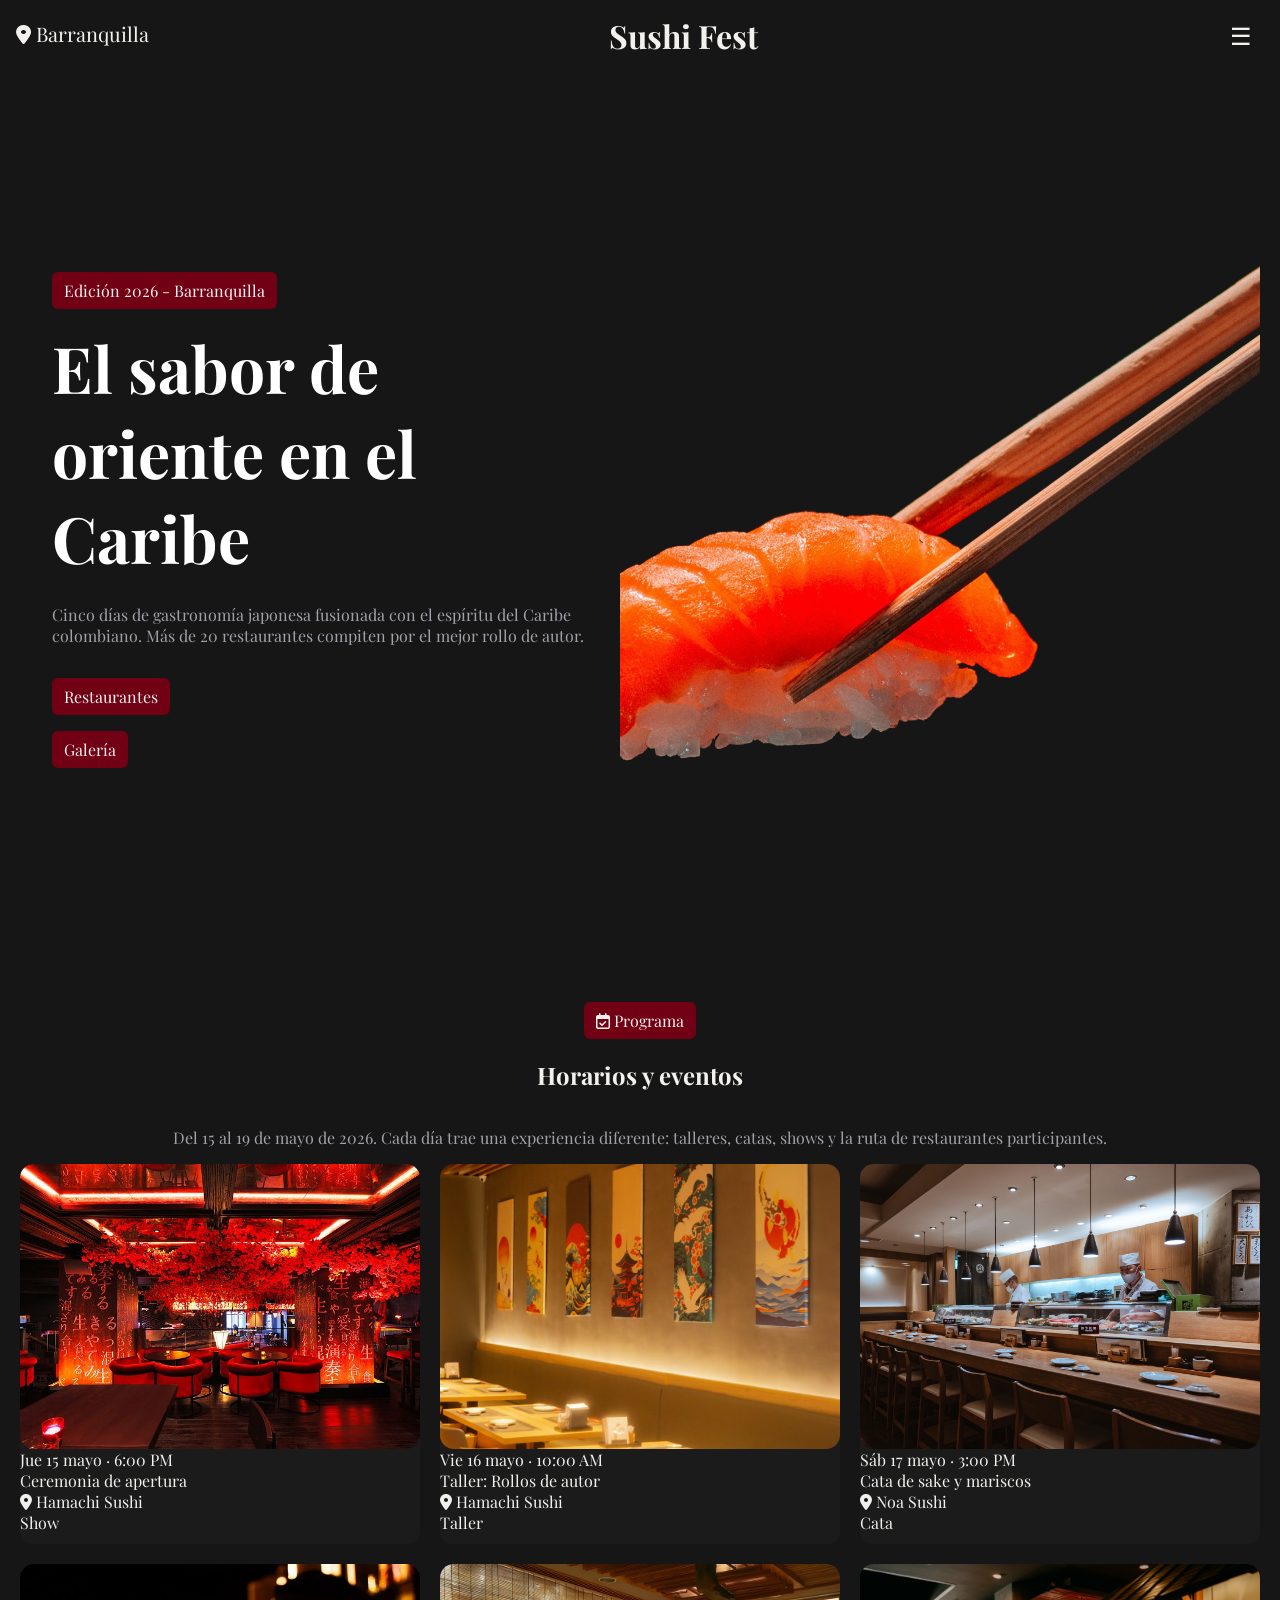
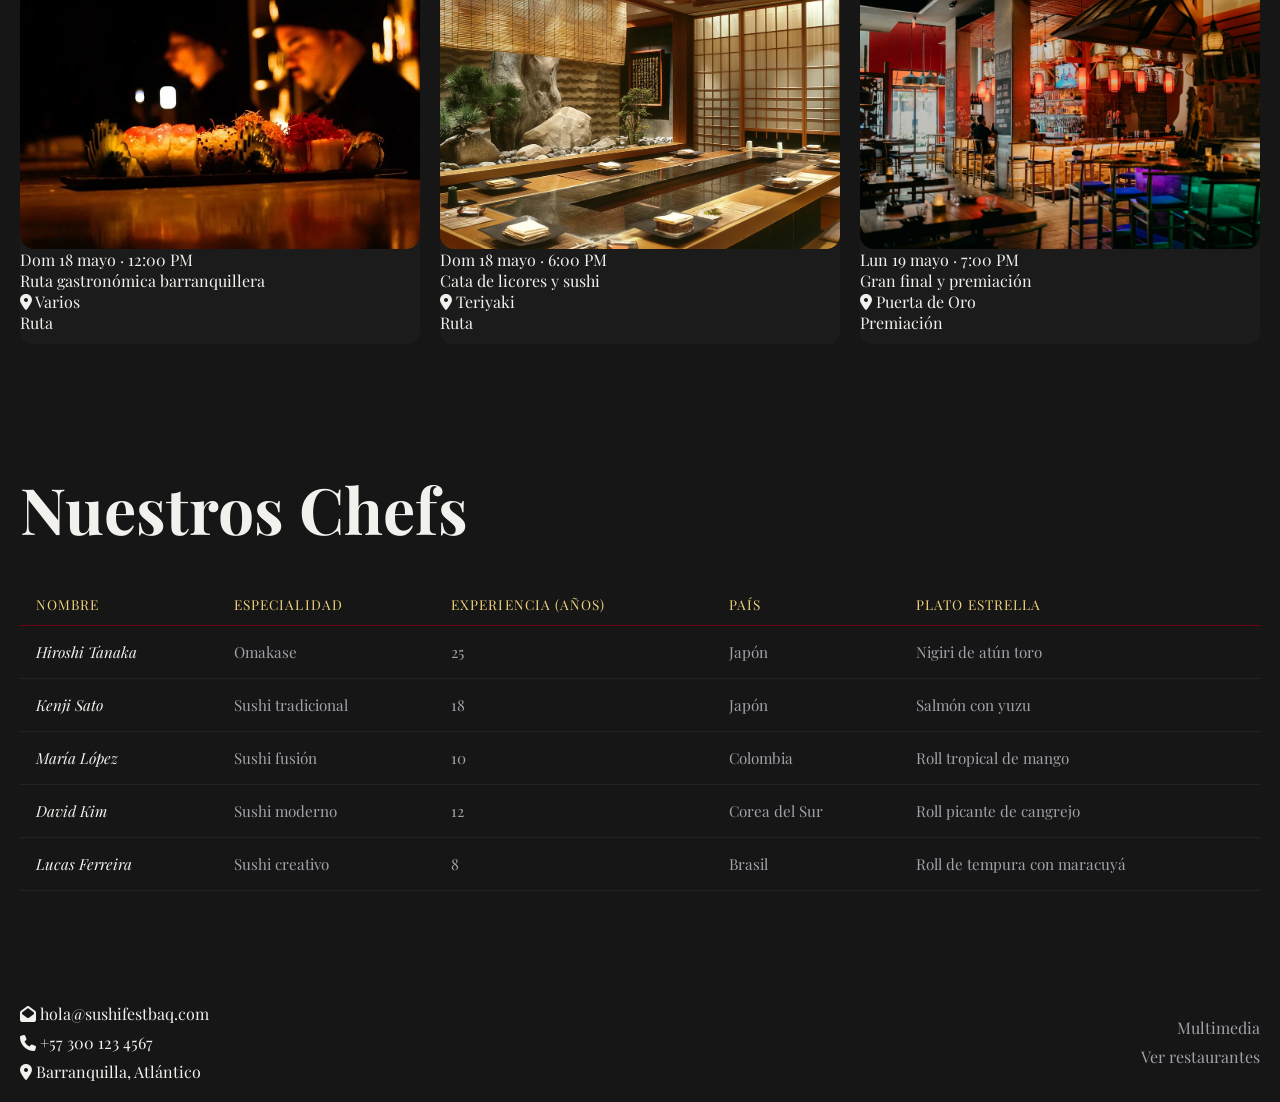
==== index.html @ d688b7f8 "1" ====
<!DOCTYPE html>
<html lang="en">
<head>
    <meta charset="UTF-8">
    <meta name="viewport" content="width=device-width, initial-scale=1.0">
    <title>Festival</title>
    <meta name="viewport" content="width=device-width, initial-scale=1.0">
    <link rel="stylesheet" href="style.css">
    <link rel="stylesheet" href="https://cdnjs.cloudflare.com/ajax/libs/font-awesome/6.4.0/css/all.min.css">
    <link href="https://fonts.googleapis.com/css2?family=Playfair+Display:ital,wght@0,400;0,600;1,400&family=Cormorant+Garamond:ital,wght@0,300;0,400;1,300;1,400&family=Josefin+Sans:wght@300;400&family=Raleway:wght@300;400;500&family=Montserrat:wght@300;400;500&family=DM+Serif+Display:ital@0;1&family=Crimson+Pro:ital,wght@0,300;0,400;1,300&display=swap" rel="stylesheet">
</head>
<body>

    <header>
        <section class="city">
            <i class="fa-solid fa-location-dot"></i>
            <span>Barranquilla</span>
        </section>
        <h1 class="festival-name">Sushi Fest</h1>
        <button id="togglebtn" onclick="toggleSidebar()">☰</button>
    </header>

    <section id="sidebar">
        <a class="sidebarbtn" href="index.html">Inicio</a>
        <a class="sidebarbtn" href="multimedia.html">Multimedia</a>
        <a class="sidebarbtn" href="restaurantes.html">Ver restaurantes</a>
        <section class="sidebarbtn"  id="form">

            <form class="contact-form" id="contactForm" novalidate>
                <div class="field">
                    <label class="textarea" for="name">Name <span class="req">*</span></label>
                    <input type="text"name="name" placeholder="Jane Doe" required>
                </div>
                <div class="field">
                        <label class="textarea" for="email">Email <span class="req">*</span></label>
                        <input type="email" name="email" placeholder="jane@email.com" required>
                </div>
                <div class="field">
                    <label class="textarea" for="phone">Phone number</label>
                    <input type="tel" name="phone" placeholder="+57 300 000 0000">
                </div>
                <div class="field">
                    <label class="textarea" for="message">What do you want to talk about?</label>
                    <textarea name="message" placeholder="Briefly describe your project or question..."></textarea>
                </div>
                <div class="submit-row">
                    <button class="submitbtn" type="submit">Send request →</button>
                </div>
            </form>
        </section>
    
    </section>


    <main>
        <section class="principal">

            <div class="textoprincipal">

                <span class="edition">Edición 2026 - Barranquilla</span>

                <h1 class="introtitle">El sabor de oriente en el Caribe</h1>

                <p class="description">Cinco días de gastronomía japonesa fusionada con el espíritu del Caribe colombiano. Más de 20 restaurantes compiten por el mejor rollo de autor.</p>

                <a class="btn" href="restaurantes.html">Restaurantes</a>
                <a class="btn" href="multimedia.html">Galería</a>
            </div>

            <img src="assets/sushi.png" class="fotoprincipal">
        </section>

        <section class="schedule">

            <div class="calendar">

                <i class="fa-regular fa-calendar-check"></i>

                <span class="subtitulo">Programa</span>

            </div>

            <h2 class="title">Horarios y eventos</h2>

            <p class="description">Del 15 al 19 de mayo de 2026. Cada día trae una experiencia diferente: talleres, catas, shows y la ruta de restaurantes participantes.</p>

            <div class="horario-tarjetas">

                <div class="tarjeta">

                    <img src="assets/rest3.jpeg" class="photohorario">
                    <span class="fecha">Jue 15 mayo · 6:00 PM</span>

                    <span class="evento">Ceremonia de apertura</span>

                    <section class="lugar">
                        <i class="fa-solid fa-location-dot"></i>
                        <span>
                            Hamachi Sushi
                        </span>
                    </section>

                    <span class="tipoevento">Show</span>
                </div>

                <div class="tarjeta">
                    <img src="assets/rest1.jpeg" class="photohorario">
                    <span class="fecha">Vie 16 mayo · 10:00 AM</span>

                    <span class="evento">Taller: Rollos de autor</span>

                    <section class="lugar">
                        <i class="fa-solid fa-location-dot"></i>
                        <span>
                            Hamachi Sushi
                        </span>
                    </section>

                    <span class="tipoevento">Taller</span>
                </div>

                <div class="tarjeta">
                    <img src="assets/rest2.jpg" class="photohorario">
                    <span class="fecha">Sáb 17 mayo · 3:00 PM</span>

                    <span class="evento">Cata de sake y mariscos</span>

                    <section class="lugar">
                        <i class="fa-solid fa-location-dot"></i>
                        <span>
                            Noa Sushi
                        </span>
                    </section>

                    <span class="tipoevento">Cata</span>
                </div>

                <div class="tarjeta">
                    <img src="assets/rest4.jpg" class="photohorario">
                    <span class="texto">Dom 18 mayo · 12:00 PM</span>

                    <span class="texto">Ruta gastronómica barranquillera</span>

                    <section class="texto" class="lugar">
                        <i class="fa-solid fa-location-dot"></i>
                        <span>
                            Varios
                        </span>
                    </section>

                    <span class="texto" class="tipoevento">Ruta</span>
                </div>

                <div class="tarjeta">
                    <img src="assets/rest5.jpeg" class="photohorario">
                    <span class="fecha">Dom 18 mayo · 6:00 PM</span>

                    <span class="evento">Cata de licores y sushi</span>

                    <section class="lugar">
                        <i class="fa-solid fa-location-dot"></i>
                        <span>
                            Teriyaki
                        </span>
                    </section>

                    <span class="tipoevento">Ruta</span>
                </div>

                <div class="tarjeta">
                    <img src="assets/rest6.jpeg" class="photohorario">
                    <span class="fecha">Lun 19 mayo · 7:00 PM</span>

                    <span class="evento">Gran final y premiación</span>

                    <section class="lugar">
                        <i class="fa-solid fa-location-dot"></i>
                        <span>
                            Puerta de Oro
                        </span>
                    </section>

                    <span class="tipoevento">Premiación</span>
                </div>

            </div>

        </section>

        <section class="chefs">

            <h2 class="introtitle">Nuestros Chefs</h2>
            <table>
                <thead>
                    <tr>
                    <th>Nombre</th>
                    <th>Especialidad</th>
                    <th>Experiencia (años)</th>
                    <th>País</th>
                    <th>Plato estrella</th>
                    </tr>
                </thead>

                <tbody>
                    <tr>
                    <td>Hiroshi Tanaka</td>
                    <td>Omakase</td>
                    <td>25</td>
                    <td>Japón</td>
                    <td>Nigiri de atún toro</td>
                    </tr>

                    <tr>
                    <td>Kenji Sato</td>
                    <td>Sushi tradicional</td>
                    <td>18</td>
                    <td>Japón</td>
                    <td>Salmón con yuzu</td>
                    </tr>

                    <tr>
                    <td>María López</td>
                    <td>Sushi fusión</td>
                    <td>10</td>
                    <td>Colombia</td>
                    <td>Roll tropical de mango</td>
                    </tr>

                    <tr>
                    <td>David Kim</td>
                    <td>Sushi moderno</td>
                    <td>12</td>
                    <td>Corea del Sur</td>
                    <td>Roll picante de cangrejo</td>
                    </tr>

                    <tr>
                    <td>Lucas Ferreira</td>
                    <td>Sushi creativo</td>
                    <td>8</td>
                    <td>Brasil</td>
                    <td>Roll de tempura con maracuyá</td>
                    </tr>
                </tbody>
            </table>


        </section>

    </main> 

    <footer>

        <article class="contact">

            <section class="email">
                <i class="fa-solid fa-envelope-open"></i>
                <span>
                    hola@sushifestbaq.com
                </span>
            </section>

            <section class="numero">
                <i class="fa-solid fa-phone"></i>
                <span>
                    +57 300 123 4567
                </span>
            </section>

            <section class="lugar">
                <i class="fa-solid fa-location-dot"></i>
                <span>
                    Barranquilla, Atlántico
                </span>
            </section>
         </article>


        <article class="links">
            <a class="link" href="multimedia.html">Multimedia</a>
            <a class="link" href="restaurantes.html">Ver restaurantes</a>
        </article>

    </footer>
<script src="script.js"></script>
</body>
</html>
---- style.css ----
/* ════════════════════════════════════════════════════════
   VARIABLES GLOBALES
   Las variables CSS (custom properties) se declaran en :root
   para que sean accesibles desde cualquier selector.
   Se usan con var(--nombre).
   ════════════════════════════════════════════════════════ */
:root {
  --primary: #710014;
  --primary-light: #F1D27A;
  --text: #f2f1ed;
  --secondarytext: #A1A1AA;
  --border: #161616;
  --bg: #161616;
  --accent: #e7c159;
  --radius: 8px;
  --shadow: 0 8px 20px rgba(181, 127, 228, 0.15);
  --text-shadow: 2px 2px 4px rgba(0, 0, 0, 0.3);
  --hovershadow: 20px 50px 50px rgba(181, 127, 228, 0.15);
}

/* ════════════════════════════════════════════════════════
   RESET Y BASE
   ════════════════════════════════════════════════════════ */

* {
  box-sizing: border-box;
  font-family: 'Playfair Display', serif;
}

body {
  margin: 0;
  padding: 20px;
  padding-top: 70px;
  color: var(--text);
  background: var(--bg);
  width: 100%;
}

/* ════════════════════════════════════════════════════════
   HEADER
   ════════════════════════════════════════════════════════ */
header {
  position: fixed;
  top: 0;
  left: 0;
  width: 100%;
  height: 70px;
  display: flex;
  align-items: center;
  justify-content: space-between;
  padding: 0.5rem 1rem;
  background: var(--bg);
}

.festival-name:hover {
  color: var(--primary-light);
}

.city {
  color: var(--text);
  text-decoration: none;
  font-size: clamp(14px, 2.5vw, 20px);
  padding-bottom: 4px;
}

.city:hover {
  color: var(--primary-light);
}

#togglebtn {
  border: none;
  font-size: 1.5rem;
  background-color: var(--bg);
  color: var(--text);
  cursor: pointer;
  padding: 8px 12px;
  border-radius: 6px;
  transition: all 0.2s ease;
}

#togglebtn:hover {
  color: var(--primary-light);
}

/* ════════════════════════════════════════════════════════
   SECCIÓN PRINCIPAL (HERO)
   ════════════════════════════════════════════════════════ */
.principal {
  display: flex;
  align-items: center;
  justify-content: center;
  flex-direction: row;
  min-height: 100vh;
}

.fotoprincipal {
  width: 50vw;
  min-height: 100vh;
  object-fit: cover;
  flex-shrink: 0;
}

.textoprincipal {
  display: flex;
  flex-direction: column;
  align-items: flex-start;
  flex: 1;
  max-width: 600px;
  color: white;
  padding: 2rem;
}

.edition {
  background-color: var(--primary);
  border: none;
  font-size: 1rem;
  color: var(--text);
  cursor: pointer;
  padding: 8px 12px;
  border-radius: 6px;
  transition: all 0.2s ease;
}

.edition:hover {
  background-color: var(--primary-light);
}

.introtitle {
  font-size: clamp(2rem, 5vw, 4rem);
  margin-top: 1rem;
  margin-bottom: 0.5rem;
}

.introtitle:hover {
  color: var(--accent);
  transform: translateY(-5px);
}

.description {
  color: var(--secondarytext);
}

.btn {
  display: inline-block;
  margin-top: 1rem;
  margin-right: 12px;
  background-color: var(--primary);
  text-decoration: none;
  border: none;
  font-size: 1rem;
  color: var(--text);
  cursor: pointer;
  padding: 8px 12px;
  border-radius: 6px;
  transition: all 0.2s ease;
}

.btn:hover {
  background-color: var(--primary-light);
}

/* ════════════════════════════════════════════════════════
   SCHEDULE (HORARIOS)
   ════════════════════════════════════════════════════════ */
.schedule {
  display: flex;
  align-items: center;
  flex-direction: column;
  padding: 2rem 0;
}

.calendar {
  background-color: var(--primary);
  border: none;
  font-size: 1rem;
  color: var(--text);
  cursor: pointer;
  padding: 8px 12px;
  border-radius: 6px;
  transition: all 0.2s ease;
}

.calendar:hover {
  background-color: var(--primary-light);
}

.horario-tarjetas {
  display: grid;
  grid-template-columns: repeat(3, 1fr);
  gap: 20px;
  padding-bottom: 10px;
  width: 100%;
}

.tarjeta {
  width: 100%;
  height: 380px;
  display: flex;
  flex-direction: column;
  background-color: #1b1b1b;
  border-radius: 12px;
  overflow: hidden;
}

.photohorario {
  width: 100%;
  height: 75%;
  object-fit: cover;
  border-radius: 14px;
  transition: transform 0.4s ease, filter 0.4s ease;
}

.tarjeta:hover .photohorario {
  transform: scale(1.05);
  filter: brightness(0.9);
}

/* ════════════════════════════════════════════════════════
   TABLA DE CHEFS
   ════════════════════════════════════════════════════════ */
.chefs {
  padding: 4rem 0;
}

table {
  width: 100%;
  border-collapse: collapse;
  margin-top: 2rem;
}

thead tr {
  border-bottom: 1px solid var(--primary);
}

th {
  text-align: left;
  padding: 12px 16px;
  color: var(--primary-light);
  font-size: 0.85rem;
  letter-spacing: 0.08em;
  text-transform: uppercase;
  font-weight: 400;
}

td {
  padding: 16px;
  color: var(--secondarytext);
  border-bottom: 1px solid #222;
  font-size: 0.95rem;
}

td:first-child {
  color: var(--text);
  font-style: italic;
}

tbody tr {
  transition: background 0.2s ease;
}

tbody tr:hover {
  background-color: #1e1e1e;
}

tbody tr:hover td {
  color: var(--text);
}

/* ════════════════════════════════════════════════════════
   FOOTER
   ════════════════════════════════════════════════════════ */
footer {
  display: grid;
  grid-template-columns: auto auto;
  grid-template-areas: "contact links";
  align-items: center;
  padding-top: 3rem;
}

.contact {
  display: flex;
  flex-direction: column;
  justify-content: center;
  gap: 0.5rem;
}

.email:hover,
.numero:hover,
.lugar:hover {
  color: var(--primary-light);
}

.links {
  display: flex;
  flex-direction: column;
  align-items: flex-end;
  justify-content: center;
  gap: 0.5rem;
}

.link:link,
.link:visited {
  color: var(--secondarytext);
  text-decoration: none;
}

.link:hover,
.link:active {
  color: var(--primary-light);
  text-decoration: none;
}

/* ════════════════════════════════════════════════════════
   SIDEBAR
   ════════════════════════════════════════════════════════ */
#sidebar {
  position: fixed;
  top: 0;
  left: 0;
  width: 250px;
  height: 100vh;
  background: black;
  padding: 20px;
  display: flex;
  align-items: flex-start;
  flex-direction: column;
  z-index: 999;
  transform: translateX(-100%);
  transition: transform 0.3s ease;
  overflow-y: auto;
}

#sidebar.active {
  transform: translateX(0);
}

.sidebarbtn {
  margin-top: 3rem;
  text-decoration: none;
  color: var(--text);
}

.sidebarbtn:hover {
  color: var(--primary-light);
}

/* ════════════════════════════════════════════════════════
   FORMULARIO
   ════════════════════════════════════════════════════════ */
#form {
  background: #181818;
  padding: 16px;
  border-radius: 12px;
  margin-top: 30px;
  width: 100%;
}

.contact-form {
  display: flex;
  flex-direction: column;
  gap: 14px;
}

.field {
  display: flex;
  flex-direction: column;
  gap: 6px;
}

input,
textarea {
  width: 100%;
  padding: 10px 12px;
  border-radius: 6px;
  border: 1px solid #333;
  background: #0f0f0f;
  color: var(--text);
  font-size: 14px;
  outline: none;
  transition: border 0.2s ease;
}

input:focus,
textarea:focus {
  border-color: var(--primary);
}

textarea {
  resize: none;
  min-height: 80px;
}

.submitbtn {
  width: 100%;
  padding: 12px;
  background: var(--primary);
  border: none;
  border-radius: 8px;
  color: white;
  font-weight: bold;
  cursor: pointer;
  transition: all 0.2s ease;
}

.submitbtn:hover {
  background: var(--primary-light);
  transform: translateY(-1px);
}

/* ════════════════════════════════════════════════════════
   MULTIMEDIA
   ════════════════════════════════════════════════════════ */
.multimedia {
  padding-bottom: 4rem;
}

.contenedor-multimedia {
  display: flex;
  flex-direction: column;
  align-items: center;
  justify-content: center;
  gap: 1rem;
  width: 100%;
}

.tarjetamtd {
  position: relative;
  overflow: hidden;
  width: 80vw;
  margin-top: 5rem;
  border-radius: var(--radius);
}

.photo {
  width: 100%;
  height: auto;
  display: block;
  transition: transform .55s cubic-bezier(.25, .46, .45, .94);
}

.tarjetamtd:hover .photo {
  transform: scale(1.04);
}

.photo-overlay {
  position: absolute;
  inset: 0;
  background: linear-gradient(to top, rgba(24, 20, 14, .75) 0%, transparent 55%);
  opacity: 0;
  transition: opacity .3s ease;
  display: flex;
  flex-direction: column;
  justify-content: flex-end;
  padding: 1.25rem;
}

.tarjetamtd:hover .photo-overlay {
  opacity: 1;
}

.item-title {
  font-family: 'Crimson Pro', serif;
  font-size: clamp(1rem, 2vw, 2rem);
  font-weight: 300;
  color: white;
  transform: translateY(8px);
  transition: transform .3s ease;
}

.tarjetamtd:hover .item-title,
.tarjetamtd:hover .item-meta {
  transform: translateY(0);
}

.item-title:hover {
  color: var(--accent);
}

/* ════════════════════════════════════════════════════════
   CARRUSEL
   ════════════════════════════════════════════════════════ */
.carrusel {
  width: 100%;
  display: flex;
  flex-direction: row;
  gap: 1rem;
  height: 600px;
  overflow-y: hidden;
  overflow-x: auto;
  scroll-behavior: smooth;
  padding-block: 8px;
}

.carrusel::-webkit-scrollbar {
  height: 8px;
}

.carrusel::-webkit-scrollbar-track {
  background: transparent;
}

.carrusel::-webkit-scrollbar-thumb {
  background: #888;
  border-radius: 10px;
  border: 2px solid transparent;
  background-clip: content-box;
}

.carrusel::-webkit-scrollbar-thumb:hover {
  background: #333;
}

.carrusel-arrow {
  position: absolute;
  z-index: 2;
  border-radius: 100%;
  border: 1px solid #1b1b1b;
  padding: 8px;
  width: 40px;
  height: 40px;
  background-color: #3333337d;
  color: white;
  top: 40%;
}

.carrusel-arrow:hover {
  background-color: #333;
  cursor: pointer;
  transition: all 0.2s;
}

.carrusel-arrow-left {
  margin-left: 8px;
}

.carrusel-arrow-right {
  right: 0;
  margin-right: 8px;
}

.cardcarrusel {
  width: 100%;
  max-width: 400px;
  aspect-ratio: 1 / 1;
  background-color: var(--border);
  flex-shrink: 0;
  overflow: hidden;
}

.foto-carrusel {
  width: 100%;
  height: 80%;
  object-fit: cover;
  display: block;
  transition: transform .55s cubic-bezier(.25, .46, .45, .94);
}

.cardcarrusel:hover .foto-carrusel {
  transform: scale(1.04);
}

/* ════════════════════════════════════════════════════════
   MEDIA QUERIES

   Aplican estilos condicionalmente según el tamaño
   de la pantalla.

   max-width: activa en pantallas MENORES O IGUALES al valor.
   min-width: activa en pantallas MAYORES O IGUALES al valor.

   El CSS base está pensado para desktop.
   Las media queries sobreescriben para pantallas menores.
   ════════════════════════════════════════════════════════ */

/* ─── MÓVIL PEQUEÑO ≤ 480px ──────────────────────────── */
@media (max-width: 480px) {

  body {
    padding: 12px;
    padding-top: 70px;
  }

  .principal {
    flex-direction: column;
    min-height: auto;
    gap: 0;
  }

  .fotoprincipal {
    width: 100vw;
    min-height: 55vw;
    margin-left: -12px;
    order: -1;
  }

  .textoprincipal {
    max-width: 100%;
    padding: 1.5rem 0.5rem;
  }

  .introtitle {
    font-size: clamp(1.8rem, 9vw, 2.5rem);
  }

  .btn {
    display: block;
    margin-right: 0;
    margin-top: 12px;
    text-align: center;
  }

  .horario-tarjetas {
    grid-template-columns: 1fr;
  }

  .tarjeta {
    height: 320px;
  }

  .tarjetamtd {
    width: 95vw;
    margin-top: 2rem;
  }

  .cardcarrusel {
    max-width: 260px;
  }

  .carrusel {
    height: 340px;
  }

  footer {
    grid-template-columns: 1fr;
    grid-template-areas:
      "contact"
      "links";
    gap: 1.5rem;
  }

  .links {
    align-items: flex-start;
  }

  /* ── Tabla responsive ───────────────────────────────── */
  table, thead, tbody, tr, th, td {
    display: block;
  }

  thead {
    display: none;
  }

  tr {
    background-color: #1b1b1b;
    border-radius: 10px;
    margin-bottom: 1rem;
    padding: 12px;
  }

  td {
    display: flex;
    justify-content: space-between;
    border-bottom: 1px solid #2a2a2a;
    padding: 10px 8px;
    font-size: 0.9rem;
  }

  td:last-child {
    border-bottom: none;
  }

  td::before {
    content: attr(data-label);
    color: var(--primary-light);
    font-size: 0.75rem;
    letter-spacing: 0.06em;
    text-transform: uppercase;
    flex-shrink: 0;
    margin-right: 1rem;
  }

}

/* ─── MÓVIL GRANDE / TABLET CHICA: 481px–767px ──────── */
@media (min-width: 481px) and (max-width: 767px) {

  .principal {
    flex-direction: column;
    min-height: auto;
  }

  .fotoprincipal {
    width: 100vw;
    min-height: 50vw;
    margin-left: -20px;
    order: -1;
  }

  .textoprincipal {
    max-width: 100%;
    padding: 2rem 1rem;
  }

  .introtitle {
    font-size: clamp(2rem, 7vw, 3rem);
  }

  .horario-tarjetas {
    grid-template-columns: repeat(2, 1fr);
  }

  .tarjeta {
    height: 340px;
  }

  .tarjetamtd {
    width: 90vw;
  }

  .cardcarrusel {
    max-width: 300px;
  }

  .carrusel {
    height: 420px;
  }

  footer {
    grid-template-columns: 1fr;
    grid-template-areas:
      "contact"
      "links";
    gap: 1.5rem;
  }

  .links {
    align-items: flex-start;
  }

}

/* ─── TABLET: 768px–1023px ───────────────────────────── */
@media (min-width: 768px) and (max-width: 1023px) {

  .principal {
    flex-direction: column;
    min-height: auto;
  }

  .fotoprincipal {
    width: 100vw;
    min-height: 45vw;
    margin-left: -20px;
    order: -1;
  }

  .textoprincipal {
    max-width: 100%;
    padding: 2rem;
  }

  .introtitle {
    font-size: clamp(2.5rem, 5vw, 3.5rem);
  }

  .horario-tarjetas {
    grid-template-columns: repeat(2, 1fr);
  }

  .tarjetamtd {
    width: 85vw;
  }

  .cardcarrusel {
    max-width: 340px;
  }

  .carrusel {
    height: 480px;
  }

}

/* ─── DESKTOP: ≥ 1024px ──────────────────────────────── */
@media (min-width: 1024px) {

  .principal {
    flex-direction: row;
    min-height: 100vh;
  }

  .fotoprincipal {
    width: 50vw;
    min-height: 100vh;
    margin-left: 0;
    order: 0;
  }

  .textoprincipal {
    max-width: 600px;
    padding: 2rem;
  }

  .horario-tarjetas {
    grid-template-columns: repeat(3, 1fr);
  }

  .tarjeta {
    height: 380px;
  }

  .tarjetamtd {
    width: 80vw;
  }

  .cardcarrusel {
    max-width: 400px;
  }

  .carrusel {
    height: 600px;
  }

}

/* ─── DESKTOP GRANDE: ≥ 1440px ───────────────────────── */
@media (min-width: 1440px) {

  .textoprincipal {
    padding-left: 4rem;
  }

  .introtitle {
    font-size: 4rem;
  }

  .horario-tarjetas {
    gap: 32px;
  }

  .tarjetamtd {
    width: 70vw;
  }

}

/* ─── ACCESIBILIDAD: REDUCED MOTION ─────────────────── */
@media (prefers-reduced-motion: reduce) {
  * {
    animation: none !important;
    transition: none !important;
  }
}
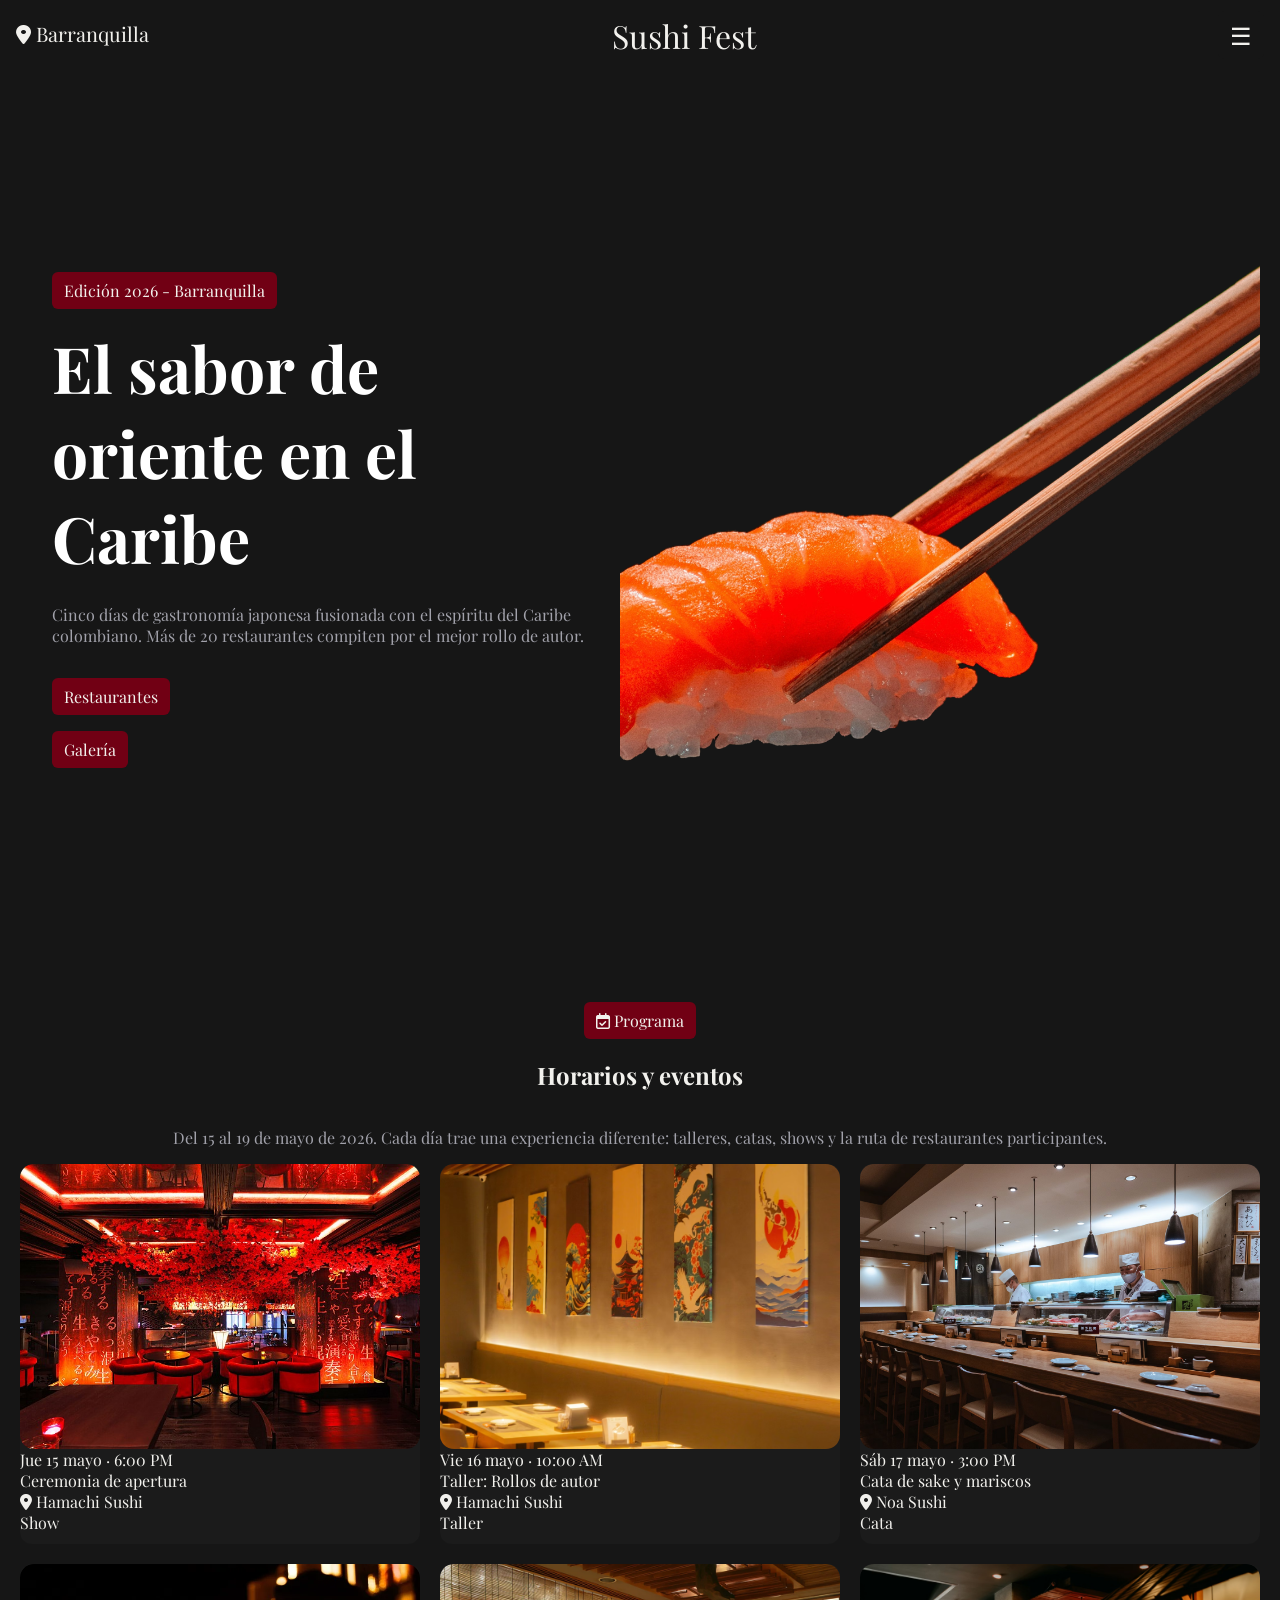
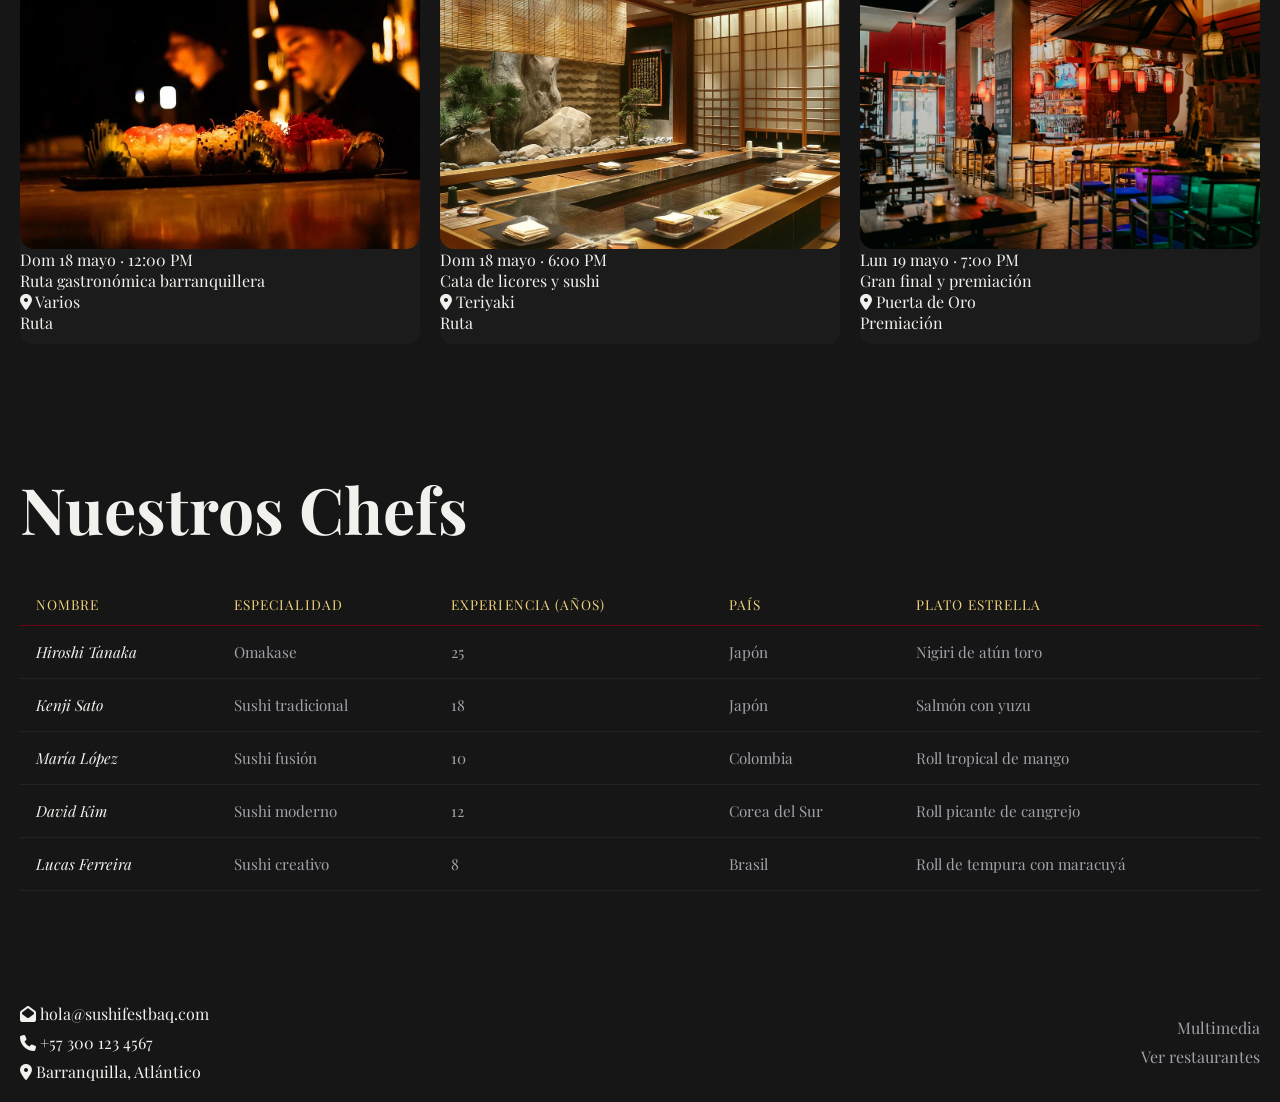
==== commit ea4eb03f: "Add files via upload" ====
--- a/index.html
+++ b/index.html
@@ -16,7 +16,7 @@
             <i class="fa-solid fa-location-dot"></i>
             <span>Barranquilla</span>
         </section>
-        <h1 class="festival-name">Sushi Fest</h1>
+        <a class="festival-name" href="index.html">Sushi Fest</a>
         <button id="togglebtn" onclick="toggleSidebar()">☰</button>
     </header>
 
--- a/style.css
+++ b/style.css
@@ -11,6 +11,7 @@
   --secondarytext: #A1A1AA;
   --border: #161616;
   --bg: #161616;
+  --bglight: #1e1e1e;
   --accent: #e7c159;
   --radius: 8px;
   --shadow: 0 8px 20px rgba(181, 127, 228, 0.15);
@@ -52,6 +53,12 @@
   background: var(--bg);
 }
 
+.festival-name {
+  text-decoration: none;
+  color: var(--text);
+  font-size: clamp(16px,2rem,40px);
+}
+
 .festival-name:hover {
   color: var(--primary-light);
 }
@@ -122,7 +129,7 @@
 }
 
 .edition:hover {
-  background-color: var(--primary-light);
+  background-color: var(--bglight);
 }
 
 .introtitle {
@@ -259,7 +266,7 @@
 }
 
 tbody tr:hover {
-  background-color: #1e1e1e;
+  background-color: var(--bglight);
 }
 
 tbody tr:hover td {
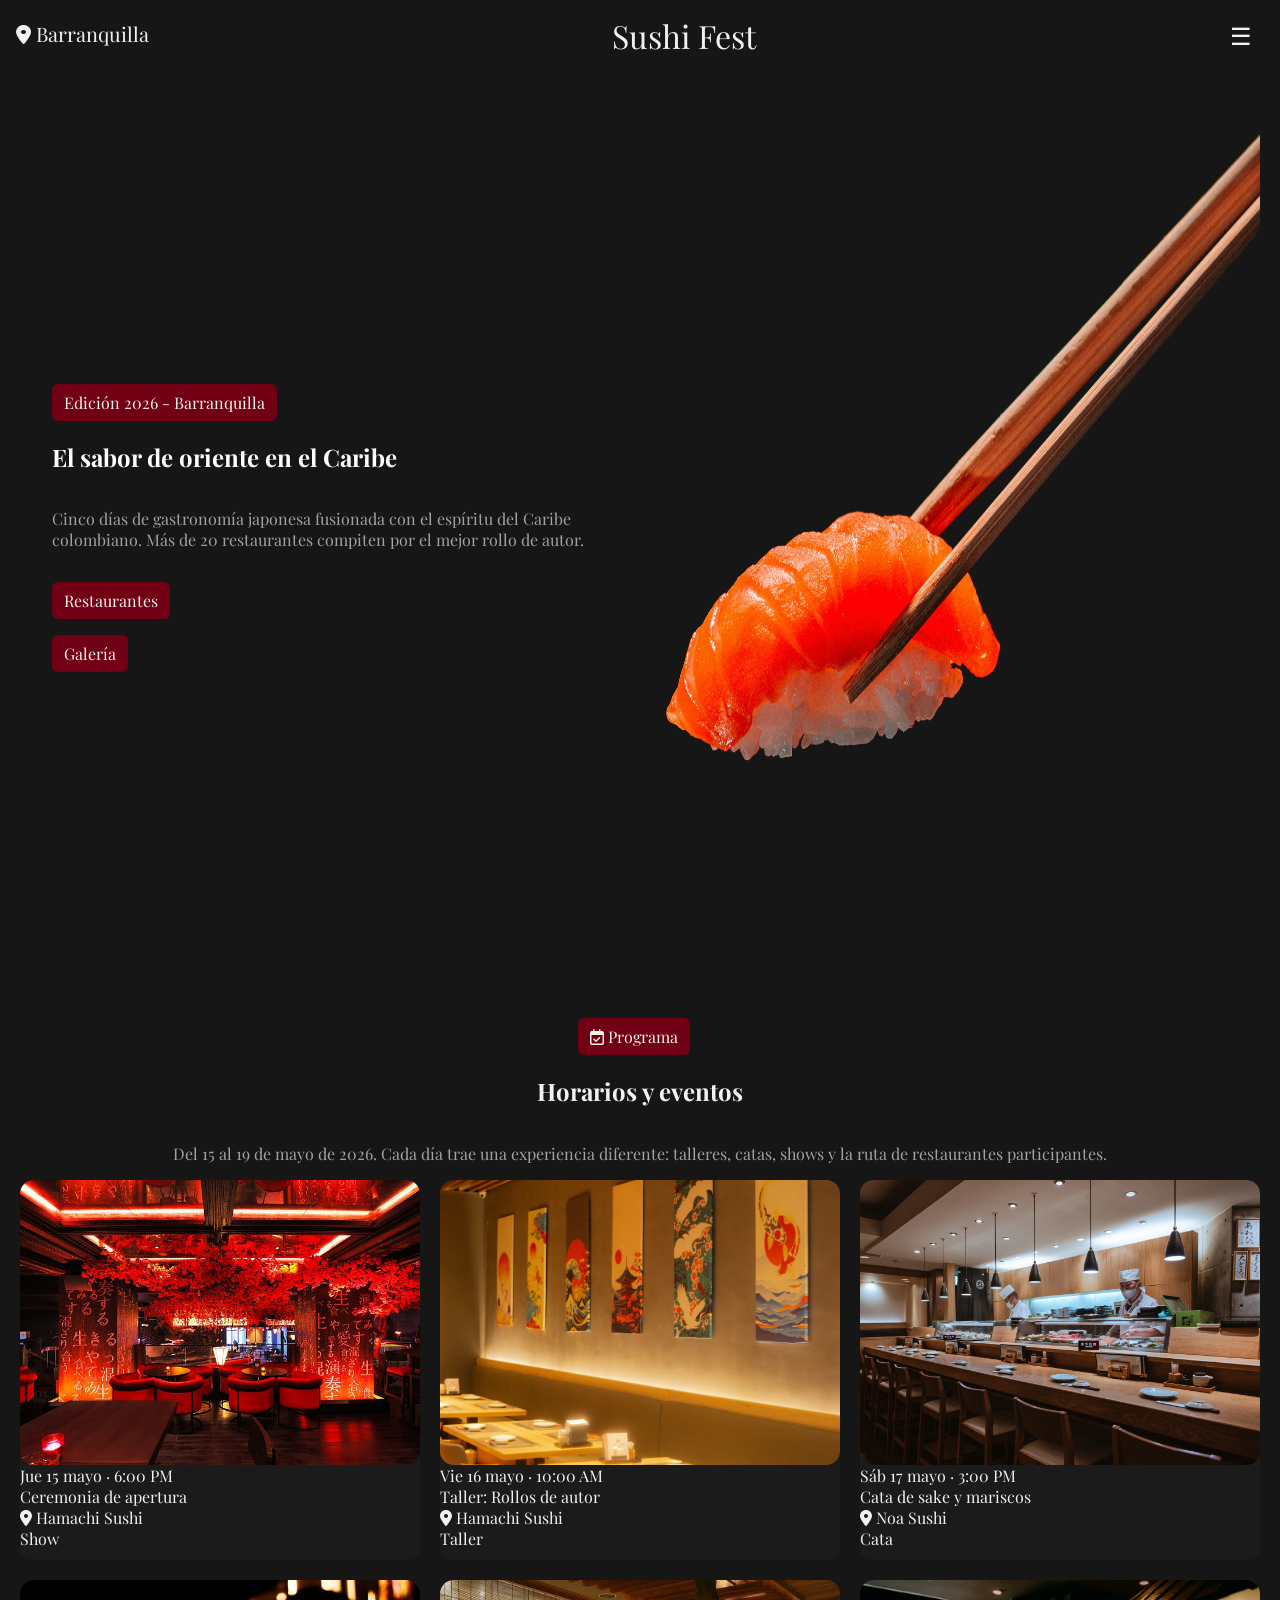
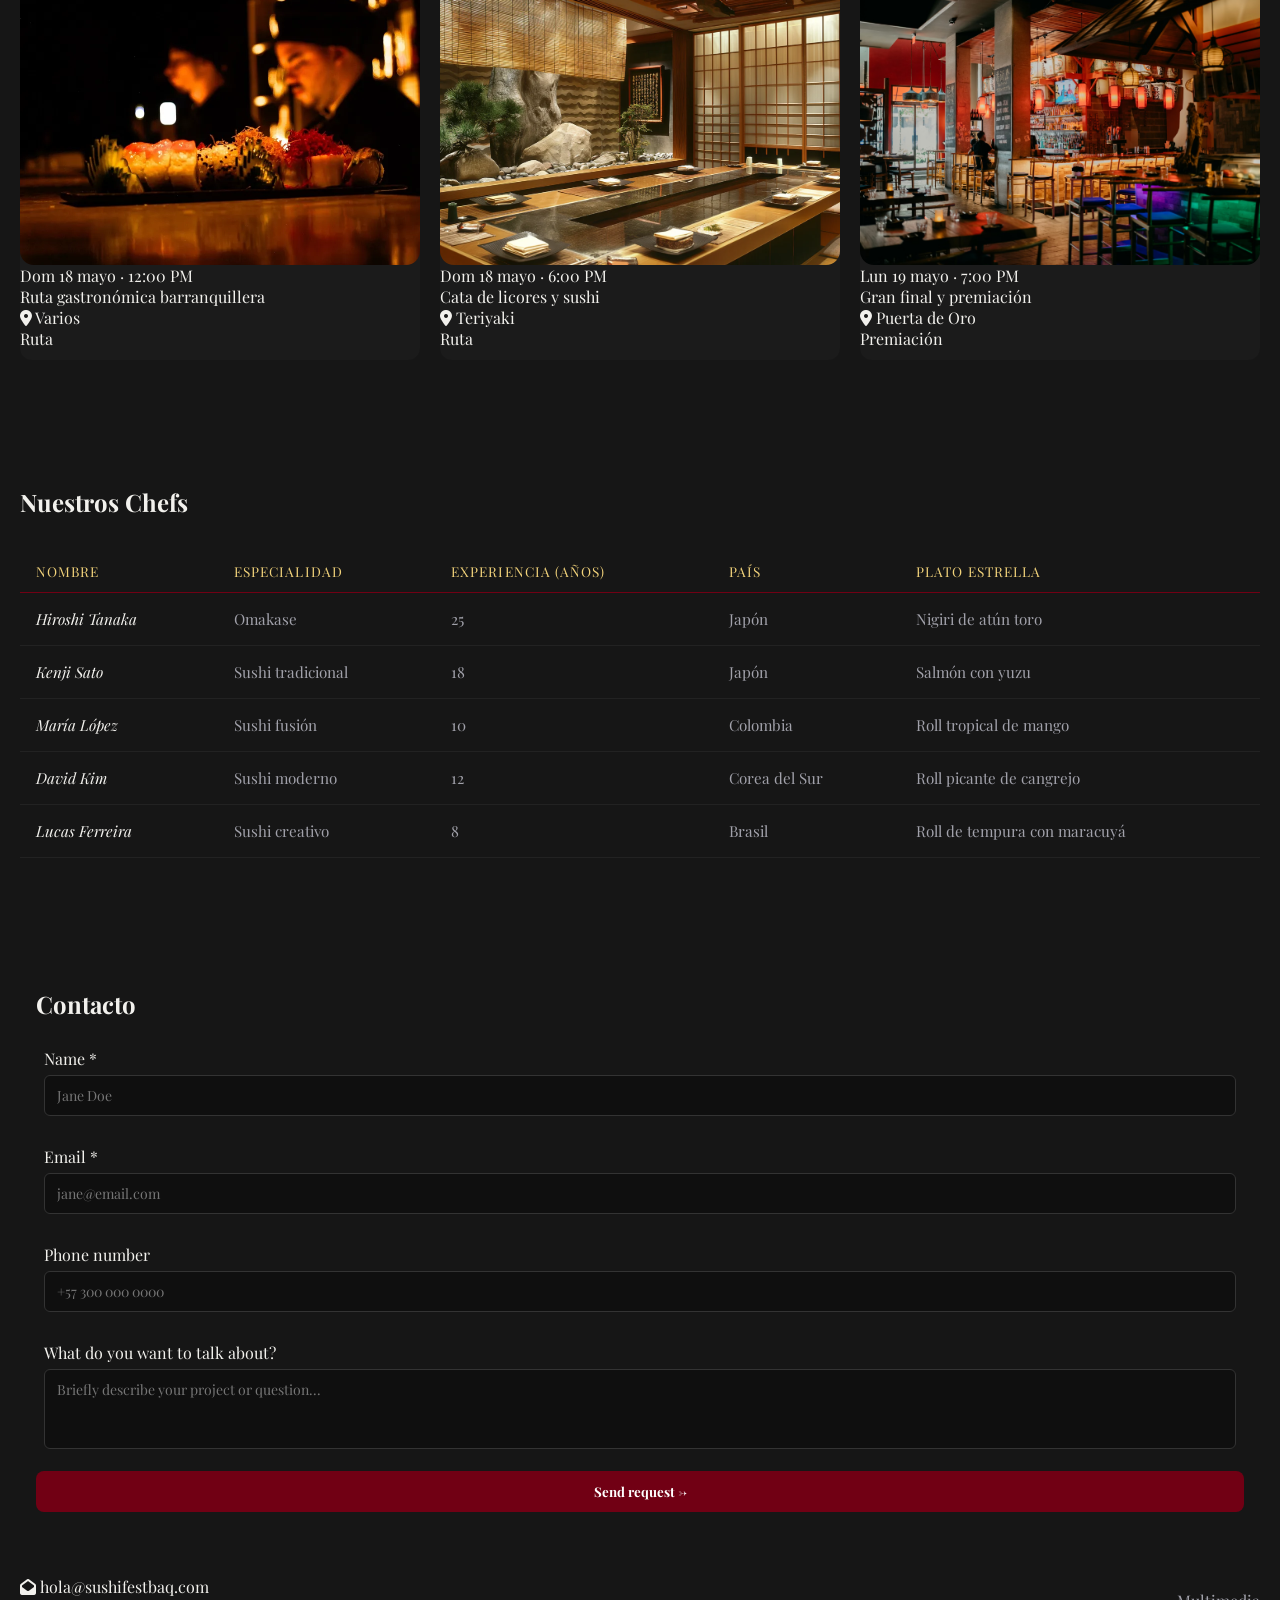
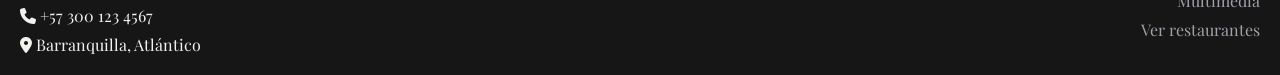
==== commit c05ac405: "Add files via upload" ====
--- a/index.html
+++ b/index.html
@@ -24,31 +24,10 @@
         <a class="sidebarbtn" href="index.html">Inicio</a>
         <a class="sidebarbtn" href="multimedia.html">Multimedia</a>
         <a class="sidebarbtn" href="restaurantes.html">Ver restaurantes</a>
-        <section class="sidebarbtn"  id="form">
-
-            <form class="contact-form" id="contactForm" novalidate>
-                <div class="field">
-                    <label class="textarea" for="name">Name <span class="req">*</span></label>
-                    <input type="text"name="name" placeholder="Jane Doe" required>
-                </div>
-                <div class="field">
-                        <label class="textarea" for="email">Email <span class="req">*</span></label>
-                        <input type="email" name="email" placeholder="jane@email.com" required>
-                </div>
-                <div class="field">
-                    <label class="textarea" for="phone">Phone number</label>
-                    <input type="tel" name="phone" placeholder="+57 300 000 0000">
-                </div>
-                <div class="field">
-                    <label class="textarea" for="message">What do you want to talk about?</label>
-                    <textarea name="message" placeholder="Briefly describe your project or question..."></textarea>
-                </div>
-                <div class="submit-row">
-                    <button class="submitbtn" type="submit">Send request →</button>
-                </div>
-            </form>
-        </section>
-    
+        <a class="sidebarbtn" href="index.html#schedule">Programa</a>
+        <a class="sidebarbtn" href="index.html#chefs">Nuestros Chefs</a>
+        <a class="sidebarbtn" href="index.html#form">Contacto</a>
+       
     </section>
 
 
@@ -57,7 +36,7 @@
 
             <div class="textoprincipal">
 
-                <span class="edition">Edición 2026 - Barranquilla</span>
+                <span class="btn">Edición 2026 - Barranquilla</span>
 
                 <h1 class="introtitle">El sabor de oriente en el Caribe</h1>
 
@@ -70,13 +49,13 @@
             <img src="assets/sushi.png" class="fotoprincipal">
         </section>
 
-        <section class="schedule">
-
-            <div class="calendar">
+        <section id="schedule" class="schedule">
+
+            <div class="btn">
 
                 <i class="fa-regular fa-calendar-check"></i>
 
-                <span class="subtitulo">Programa</span>
+                <span >Programa</span>
 
             </div>
 
@@ -187,9 +166,9 @@
 
         </section>
 
-        <section class="chefs">
-
-            <h2 class="introtitle">Nuestros Chefs</h2>
+        <section id="chefs" class="chefs">
+
+            <h2 class="title">Nuestros Chefs</h2>
             <table>
                 <thead>
                     <tr>
@@ -245,6 +224,33 @@
             </table>
 
 
+        </section>
+
+         <section id="form">
+
+            <h1 class="title">Contacto</h1>
+
+            <form class="contact-form" id="contactForm" novalidate>
+                <div class="field">
+                    <label class="textarea" for="name">Name <span class="req">*</span></label>
+                    <input type="text"name="name" placeholder="Jane Doe" required>
+                </div>
+                <div class="field">
+                        <label class="textarea" for="email">Email <span class="req">*</span></label>
+                        <input type="email" name="email" placeholder="jane@email.com" required>
+                </div>
+                <div class="field">
+                    <label class="textarea" for="phone">Phone number</label>
+                    <input type="tel" name="phone" placeholder="+57 300 000 0000">
+                </div>
+                <div class="field">
+                    <label class="textarea" for="message">What do you want to talk about?</label>
+                    <textarea name="message" placeholder="Briefly describe your project or question..."></textarea>
+                </div>
+                <div class="submit-row">
+                    <button class="submitbtn" type="submit">Send request →</button>
+                </div>
+            </form>
         </section>
 
     </main> 
--- a/style.css
+++ b/style.css
@@ -1,8 +1,5 @@
 /* ════════════════════════════════════════════════════════
    VARIABLES GLOBALES
-   Las variables CSS (custom properties) se declaran en :root
-   para que sean accesibles desde cualquier selector.
-   Se usan con var(--nombre).
    ════════════════════════════════════════════════════════ */
 :root {
   --primary: #710014;
@@ -103,7 +100,6 @@
 .fotoprincipal {
   width: 50vw;
   min-height: 100vh;
-  object-fit: cover;
   flex-shrink: 0;
 }
 
@@ -117,28 +113,7 @@
   padding: 2rem;
 }
 
-.edition {
-  background-color: var(--primary);
-  border: none;
-  font-size: 1rem;
-  color: var(--text);
-  cursor: pointer;
-  padding: 8px 12px;
-  border-radius: 6px;
-  transition: all 0.2s ease;
-}
-
-.edition:hover {
-  background-color: var(--bglight);
-}
-
-.introtitle {
-  font-size: clamp(2rem, 5vw, 4rem);
-  margin-top: 1rem;
-  margin-bottom: 0.5rem;
-}
-
-.introtitle:hover {
+.title:hover {
   color: var(--accent);
   transform: translateY(-5px);
 }
@@ -176,21 +151,6 @@
   padding: 2rem 0;
 }
 
-.calendar {
-  background-color: var(--primary);
-  border: none;
-  font-size: 1rem;
-  color: var(--text);
-  cursor: pointer;
-  padding: 8px 12px;
-  border-radius: 6px;
-  transition: all 0.2s ease;
-}
-
-.calendar:hover {
-  background-color: var(--primary-light);
-}
-
 .horario-tarjetas {
   display: grid;
   grid-template-columns: repeat(3, 1fr);
@@ -342,20 +302,30 @@
 }
 
 .sidebarbtn {
-  margin-top: 3rem;
+  display: inline-block;
+  margin-top: 1rem;
   text-decoration: none;
+  border: none;
+  font-size: 0.9rem;
   color: var(--text);
+  cursor: pointer;
+  padding: 8px 8px;
+  border-radius: 6px;
+  transition: all 0.2s ease;
+  width: 100%;
+
 }
 
 .sidebarbtn:hover {
   color: var(--primary-light);
+  background-color: var(--bglight);
+  
 }
 
 /* ════════════════════════════════════════════════════════
    FORMULARIO
    ════════════════════════════════════════════════════════ */
 #form {
-  background: #181818;
   padding: 16px;
   border-radius: 12px;
   margin-top: 30px;
@@ -371,7 +341,14 @@
 .field {
   display: flex;
   flex-direction: column;
+  border-radius: 5px;
+  padding: 8px;
   gap: 6px;
+}
+
+.field:hover {
+  background-color: var(--bglight);
+  color: var(--accent);
 }
 
 input,
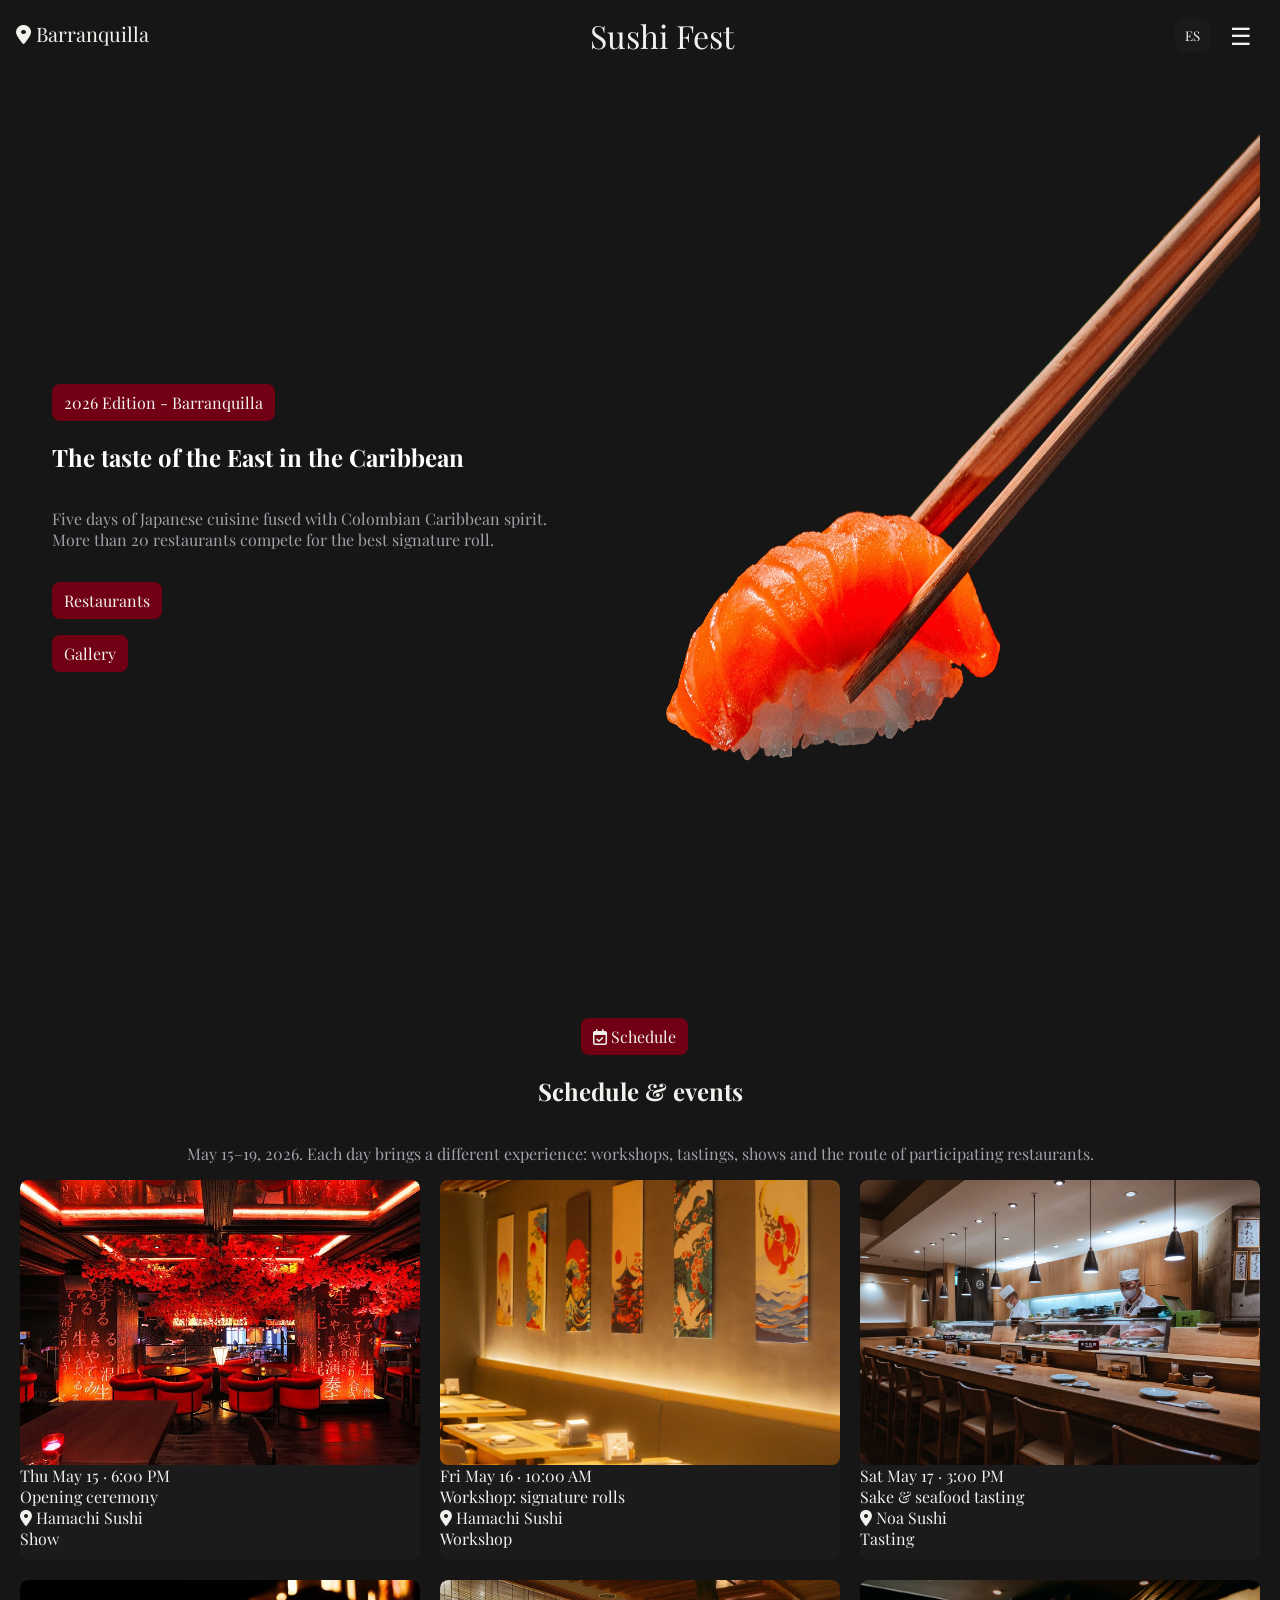
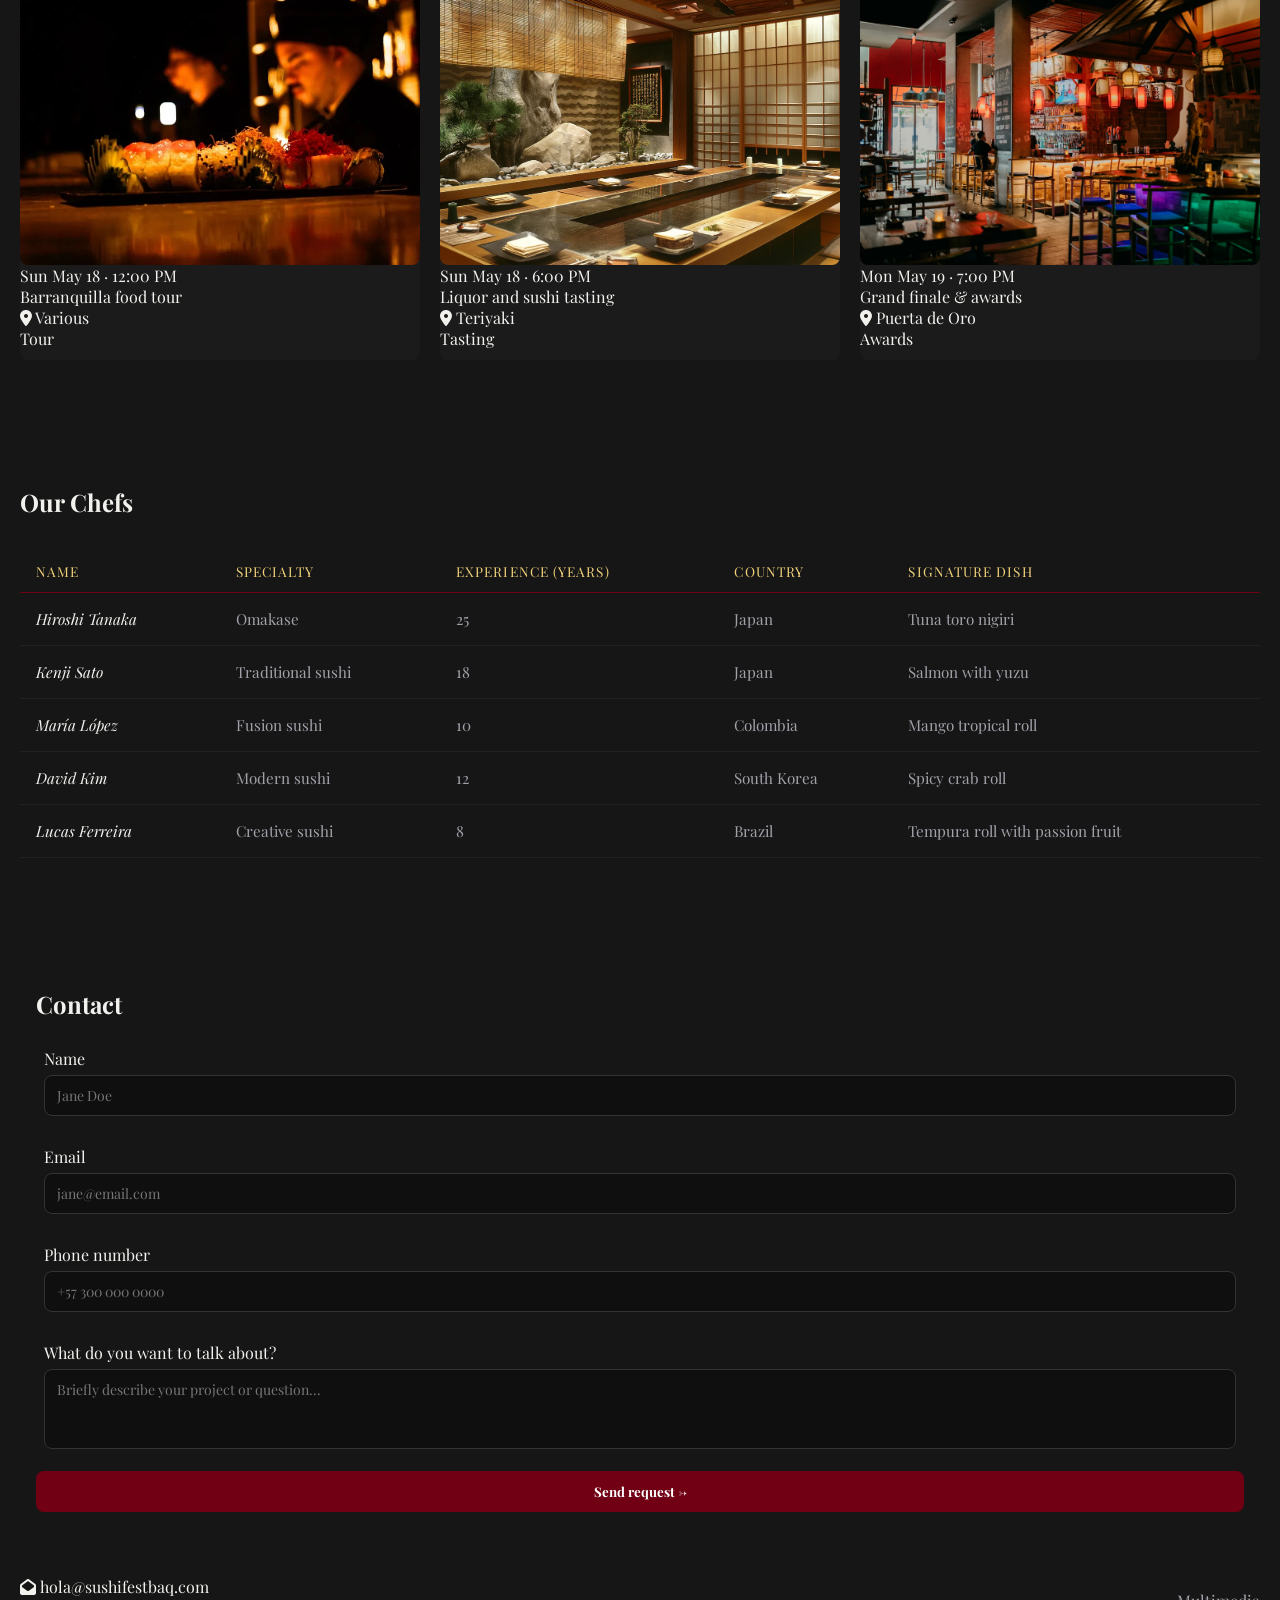
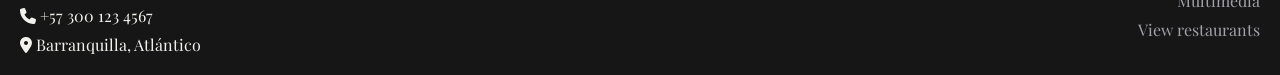
==== commit 587fe93f: "create language togglebutton" ====
--- a/index.html
+++ b/index.html
@@ -3,8 +3,7 @@
 <head>
     <meta charset="UTF-8">
     <meta name="viewport" content="width=device-width, initial-scale=1.0">
-    <title>Festival</title>
-    <meta name="viewport" content="width=device-width, initial-scale=1.0">
+    <title data-i18n="pageTitle">Sushi Fest</title>
     <link rel="stylesheet" href="style.css">
     <link rel="stylesheet" href="https://cdnjs.cloudflare.com/ajax/libs/font-awesome/6.4.0/css/all.min.css">
     <link href="https://fonts.googleapis.com/css2?family=Playfair+Display:ital,wght@0,400;0,600;1,400&family=Cormorant+Garamond:ital,wght@0,300;0,400;1,300;1,400&family=Josefin+Sans:wght@300;400&family=Raleway:wght@300;400;500&family=Montserrat:wght@300;400;500&family=DM+Serif+Display:ital@0;1&family=Crimson+Pro:ital,wght@0,300;0,400;1,300&display=swap" rel="stylesheet">
@@ -17,238 +16,177 @@
             <span>Barranquilla</span>
         </section>
         <a class="festival-name" href="index.html">Sushi Fest</a>
-        <button id="togglebtn" onclick="toggleSidebar()">☰</button>
+        <div class="header-buttons">
+            <button id="langBtn" type="button" onclick="toggleLanguage()">ES</button>
+            <button id="togglebtn" onclick="toggleSidebar()">☰</button>
+        </div>
     </header>
 
     <section id="sidebar">
-        <a class="sidebarbtn" href="index.html">Inicio</a>
-        <a class="sidebarbtn" href="multimedia.html">Multimedia</a>
-        <a class="sidebarbtn" href="restaurantes.html">Ver restaurantes</a>
-        <a class="sidebarbtn" href="index.html#schedule">Programa</a>
-        <a class="sidebarbtn" href="index.html#chefs">Nuestros Chefs</a>
-        <a class="sidebarbtn" href="index.html#form">Contacto</a>
-       
+        <a class="sidebarbtn" data-i18n="navHome" href="index.html">Home</a>
+        <a class="sidebarbtn" data-i18n="navMultimedia" href="multimedia.html">Multimedia</a>
+        <a class="sidebarbtn" data-i18n="navRestaurants" href="restaurantes.html">View restaurants</a>
+        <a class="sidebarbtn" data-i18n="navSchedule" href="index.html#schedule">Schedule</a>
+        <a class="sidebarbtn" data-i18n="navChefs" href="index.html#chefs">Our Chefs</a>
+        <a class="sidebarbtn" data-i18n="navContact" href="index.html#form">Contact</a>
     </section>
-
 
     <main>
         <section class="principal">
-
             <div class="textoprincipal">
-
-                <span class="btn">Edición 2026 - Barranquilla</span>
-
-                <h1 class="introtitle">El sabor de oriente en el Caribe</h1>
-
-                <p class="description">Cinco días de gastronomía japonesa fusionada con el espíritu del Caribe colombiano. Más de 20 restaurantes compiten por el mejor rollo de autor.</p>
-
-                <a class="btn" href="restaurantes.html">Restaurantes</a>
-                <a class="btn" href="multimedia.html">Galería</a>
+                <span class="btn" data-i18n="heroEdition">2026 Edition - Barranquilla</span>
+                <h1 class="introtitle" data-i18n="heroTitle">The taste of the East in the Caribbean</h1>
+                <p class="description" data-i18n="heroDescription">Five days of Japanese cuisine fused with Colombian Caribbean spirit. More than 20 restaurants compete for the best signature roll.</p>
+                <a class="btn" data-i18n="heroRestaurants" href="restaurantes.html">Restaurants</a>
+                <a class="btn" data-i18n="heroGallery" href="multimedia.html">Gallery</a>
             </div>
-
-            <img src="assets/sushi.png" class="fotoprincipal">
+            <img src="assets/sushi.png" class="fotoprincipal" alt="Sushi festival main image">
         </section>
 
         <section id="schedule" class="schedule">
-
             <div class="btn">
-
                 <i class="fa-regular fa-calendar-check"></i>
-
-                <span >Programa</span>
-
+                <span data-i18n="scheduleLabel">Schedule</span>
             </div>
-
-            <h2 class="title">Horarios y eventos</h2>
-
-            <p class="description">Del 15 al 19 de mayo de 2026. Cada día trae una experiencia diferente: talleres, catas, shows y la ruta de restaurantes participantes.</p>
-
+            <h2 class="title" data-i18n="scheduleTitle">Schedule & events</h2>
+            <p class="description" data-i18n="scheduleDescription">May 15–19, 2026. Each day brings a different experience: workshops, tastings, shows and the route of participating restaurants.</p>
             <div class="horario-tarjetas">
-
-                <div class="tarjeta">
-
-                    <img src="assets/rest3.jpeg" class="photohorario">
-                    <span class="fecha">Jue 15 mayo · 6:00 PM</span>
-
-                    <span class="evento">Ceremonia de apertura</span>
-
-                    <section class="lugar">
-                        <i class="fa-solid fa-location-dot"></i>
-                        <span>
-                            Hamachi Sushi
-                        </span>
-                    </section>
-
-                    <span class="tipoevento">Show</span>
-                </div>
-
-                <div class="tarjeta">
-                    <img src="assets/rest1.jpeg" class="photohorario">
-                    <span class="fecha">Vie 16 mayo · 10:00 AM</span>
-
-                    <span class="evento">Taller: Rollos de autor</span>
-
-                    <section class="lugar">
-                        <i class="fa-solid fa-location-dot"></i>
-                        <span>
-                            Hamachi Sushi
-                        </span>
-                    </section>
-
-                    <span class="tipoevento">Taller</span>
-                </div>
-
-                <div class="tarjeta">
-                    <img src="assets/rest2.jpg" class="photohorario">
-                    <span class="fecha">Sáb 17 mayo · 3:00 PM</span>
-
-                    <span class="evento">Cata de sake y mariscos</span>
-
-                    <section class="lugar">
-                        <i class="fa-solid fa-location-dot"></i>
-                        <span>
-                            Noa Sushi
-                        </span>
-                    </section>
-
-                    <span class="tipoevento">Cata</span>
-                </div>
-
-                <div class="tarjeta">
-                    <img src="assets/rest4.jpg" class="photohorario">
-                    <span class="texto">Dom 18 mayo · 12:00 PM</span>
-
-                    <span class="texto">Ruta gastronómica barranquillera</span>
-
-                    <section class="texto" class="lugar">
-                        <i class="fa-solid fa-location-dot"></i>
-                        <span>
-                            Varios
-                        </span>
-                    </section>
-
-                    <span class="texto" class="tipoevento">Ruta</span>
-                </div>
-
-                <div class="tarjeta">
-                    <img src="assets/rest5.jpeg" class="photohorario">
-                    <span class="fecha">Dom 18 mayo · 6:00 PM</span>
-
-                    <span class="evento">Cata de licores y sushi</span>
-
-                    <section class="lugar">
-                        <i class="fa-solid fa-location-dot"></i>
-                        <span>
-                            Teriyaki
-                        </span>
-                    </section>
-
-                    <span class="tipoevento">Ruta</span>
-                </div>
-
-                <div class="tarjeta">
-                    <img src="assets/rest6.jpeg" class="photohorario">
-                    <span class="fecha">Lun 19 mayo · 7:00 PM</span>
-
-                    <span class="evento">Gran final y premiación</span>
-
-                    <section class="lugar">
-                        <i class="fa-solid fa-location-dot"></i>
-                        <span>
-                            Puerta de Oro
-                        </span>
-                    </section>
-
-                    <span class="tipoevento">Premiación</span>
-                </div>
-
+                <div class="tarjeta">
+                    <img src="assets/rest3.jpeg" class="photohorario" alt="Opening ceremony">
+                    <span class="fecha" data-i18n="event1Date">Thu May 15 · 6:00 PM</span>
+                    <span class="evento" data-i18n="event1Name">Opening ceremony</span>
+                    <section class="lugar">
+                        <i class="fa-solid fa-location-dot"></i>
+                        <span data-i18n="event1Place">Hamachi Sushi</span>
+                    </section>
+                    <span class="tipoevento" data-i18n="event1Type">Show</span>
+                </div>
+                <div class="tarjeta">
+                    <img src="assets/rest1.jpeg" class="photohorario" alt="Signature roll workshop">
+                    <span class="fecha" data-i18n="event2Date">Fri May 16 · 10:00 AM</span>
+                    <span class="evento" data-i18n="event2Name">Workshop: signature rolls</span>
+                    <section class="lugar">
+                        <i class="fa-solid fa-location-dot"></i>
+                        <span data-i18n="event2Place">Hamachi Sushi</span>
+                    </section>
+                    <span class="tipoevento" data-i18n="event2Type">Workshop</span>
+                </div>
+                <div class="tarjeta">
+                    <img src="assets/rest2.jpg" class="photohorario" alt="Sake tasting">
+                    <span class="fecha" data-i18n="event3Date">Sat May 17 · 3:00 PM</span>
+                    <span class="evento" data-i18n="event3Name">Sake & seafood tasting</span>
+                    <section class="lugar">
+                        <i class="fa-solid fa-location-dot"></i>
+                        <span data-i18n="event3Place">Noa Sushi</span>
+                    </section>
+                    <span class="tipoevento" data-i18n="event3Type">Tasting</span>
+                </div>
+                <div class="tarjeta">
+                    <img src="assets/rest4.jpg" class="photohorario" alt="Food tour">
+                    <span class="texto" data-i18n="event4Date">Sun May 18 · 12:00 PM</span>
+                    <span class="texto" data-i18n="event4Name">Barranquilla food tour</span>
+                    <section class="texto lugar">
+                        <i class="fa-solid fa-location-dot"></i>
+                        <span data-i18n="event4Place">Various</span>
+                    </section>
+                    <span class="texto tipoevento" data-i18n="event4Type">Tour</span>
+                </div>
+                <div class="tarjeta">
+                    <img src="assets/rest5.jpeg" class="photohorario" alt="Sushi and liquor tasting">
+                    <span class="fecha" data-i18n="event5Date">Sun May 18 · 6:00 PM</span>
+                    <span class="evento" data-i18n="event5Name">Liquor and sushi tasting</span>
+                    <section class="lugar">
+                        <i class="fa-solid fa-location-dot"></i>
+                        <span data-i18n="event5Place">Teriyaki</span>
+                    </section>
+                    <span class="tipoevento" data-i18n="event5Type">Tasting</span>
+                </div>
+                <div class="tarjeta">
+                    <img src="assets/rest6.jpeg" class="photohorario" alt="Awards ceremony">
+                    <span class="fecha" data-i18n="event6Date">Mon May 19 · 7:00 PM</span>
+                    <span class="evento" data-i18n="event6Name">Grand finale & awards</span>
+                    <section class="lugar">
+                        <i class="fa-solid fa-location-dot"></i>
+                        <span data-i18n="event6Place">Puerta de Oro</span>
+                    </section>
+                    <span class="tipoevento" data-i18n="event6Type">Awards</span>
+                </div>
             </div>
-
         </section>
 
         <section id="chefs" class="chefs">
-
-            <h2 class="title">Nuestros Chefs</h2>
+            <h2 class="title" data-i18n="chefsTitle">Our Chefs</h2>
             <table>
                 <thead>
                     <tr>
-                    <th>Nombre</th>
-                    <th>Especialidad</th>
-                    <th>Experiencia (años)</th>
-                    <th>País</th>
-                    <th>Plato estrella</th>
+                    <th data-i18n="tableName">Name</th>
+                    <th data-i18n="tableSpecialty">Specialty</th>
+                    <th data-i18n="tableExperience">Experience (years)</th>
+                    <th data-i18n="tableCountry">Country</th>
+                    <th data-i18n="tableSignature">Signature dish</th>
                     </tr>
                 </thead>
-
                 <tbody>
                     <tr>
                     <td>Hiroshi Tanaka</td>
                     <td>Omakase</td>
                     <td>25</td>
-                    <td>Japón</td>
-                    <td>Nigiri de atún toro</td>
-                    </tr>
-
+                    <td>Japan</td>
+                    <td>Tuna toro nigiri</td>
+                    </tr>
                     <tr>
                     <td>Kenji Sato</td>
-                    <td>Sushi tradicional</td>
+                    <td>Traditional sushi</td>
                     <td>18</td>
-                    <td>Japón</td>
-                    <td>Salmón con yuzu</td>
-                    </tr>
-
+                    <td>Japan</td>
+                    <td>Salmon with yuzu</td>
+                    </tr>
                     <tr>
                     <td>María López</td>
-                    <td>Sushi fusión</td>
+                    <td>Fusion sushi</td>
                     <td>10</td>
                     <td>Colombia</td>
-                    <td>Roll tropical de mango</td>
-                    </tr>
-
+                    <td>Mango tropical roll</td>
+                    </tr>
                     <tr>
                     <td>David Kim</td>
-                    <td>Sushi moderno</td>
+                    <td>Modern sushi</td>
                     <td>12</td>
-                    <td>Corea del Sur</td>
-                    <td>Roll picante de cangrejo</td>
-                    </tr>
-
+                    <td>South Korea</td>
+                    <td>Spicy crab roll</td>
+                    </tr>
                     <tr>
                     <td>Lucas Ferreira</td>
-                    <td>Sushi creativo</td>
+                    <td>Creative sushi</td>
                     <td>8</td>
-                    <td>Brasil</td>
-                    <td>Roll de tempura con maracuyá</td>
+                    <td>Brazil</td>
+                    <td>Tempura roll with passion fruit</td>
                     </tr>
                 </tbody>
             </table>
-
-
         </section>
 
          <section id="form">
-
-            <h1 class="title">Contacto</h1>
-
+            <h1 class="title" data-i18n="contactTitle">Contact</h1>
             <form class="contact-form" id="contactForm" novalidate>
                 <div class="field">
-                    <label class="textarea" for="name">Name <span class="req">*</span></label>
-                    <input type="text"name="name" placeholder="Jane Doe" required>
-                </div>
-                <div class="field">
-                        <label class="textarea" for="email">Email <span class="req">*</span></label>
-                        <input type="email" name="email" placeholder="jane@email.com" required>
-                </div>
-                <div class="field">
-                    <label class="textarea" for="phone">Phone number</label>
-                    <input type="tel" name="phone" placeholder="+57 300 000 0000">
-                </div>
-                <div class="field">
-                    <label class="textarea" for="message">What do you want to talk about?</label>
-                    <textarea name="message" placeholder="Briefly describe your project or question..."></textarea>
+                    <label class="textarea" for="name" data-i18n="formName">Name <span class="req">*</span></label>
+                    <input type="text" name="name" data-i18n-placeholder="formNamePlaceholder" placeholder="Jane Doe" required>
+                </div>
+                <div class="field">
+                        <label class="textarea" for="email" data-i18n="formEmail">Email <span class="req">*</span></label>
+                        <input type="email" name="email" data-i18n-placeholder="formEmailPlaceholder" placeholder="jane@email.com" required>
+                </div>
+                <div class="field">
+                    <label class="textarea" for="phone" data-i18n="formPhone">Phone number</label>
+                    <input type="tel" name="phone" data-i18n-placeholder="formPhonePlaceholder" placeholder="+57 300 000 0000">
+                </div>
+                <div class="field">
+                    <label class="textarea" for="message" data-i18n="formMessage">What do you want to talk about?</label>
+                    <textarea name="message" data-i18n-placeholder="formMessagePlaceholder" placeholder="Briefly describe your project or question..."></textarea>
                 </div>
                 <div class="submit-row">
-                    <button class="submitbtn" type="submit">Send request →</button>
+                    <button class="submitbtn" type="submit" data-i18n="formSubmit">Send request →</button>
                 </div>
             </form>
         </section>
@@ -256,23 +194,19 @@
     </main> 
 
     <footer>
-
         <article class="contact">
-
             <section class="email">
                 <i class="fa-solid fa-envelope-open"></i>
                 <span>
                     hola@sushifestbaq.com
                 </span>
             </section>
-
             <section class="numero">
                 <i class="fa-solid fa-phone"></i>
                 <span>
                     +57 300 123 4567
                 </span>
             </section>
-
             <section class="lugar">
                 <i class="fa-solid fa-location-dot"></i>
                 <span>
@@ -281,13 +215,12 @@
             </section>
          </article>
 
-
         <article class="links">
-            <a class="link" href="multimedia.html">Multimedia</a>
-            <a class="link" href="restaurantes.html">Ver restaurantes</a>
+            <a class="link" data-i18n="footerMultimedia" href="multimedia.html">Multimedia</a>
+            <a class="link" data-i18n="footerRestaurants" href="restaurantes.html">View restaurants</a>
         </article>
 
     </footer>
 <script src="script.js"></script>
 </body>
-</html>+</html>
--- a/style.css
+++ b/style.css
@@ -56,6 +56,27 @@
   font-size: clamp(16px,2rem,40px);
 }
 
+.header-buttons {
+  display: flex;
+  align-items: center;
+  gap: 0.5rem;
+}
+
+.header-buttons button {
+  border: none;
+  background: #1b1b1b;
+  color: var(--text);
+  padding: 8px 10px;
+  border-radius: var(--radius);
+  cursor: pointer;
+  transition: all 0.2s ease;
+}
+
+.header-buttons button:hover {
+  color: var(--primary-light);
+  background: #2a2a2a;
+}
+
 .festival-name:hover {
   color: var(--primary-light);
 }
@@ -78,7 +99,7 @@
   color: var(--text);
   cursor: pointer;
   padding: 8px 12px;
-  border-radius: 6px;
+  border-radius: var(--radius);
   transition: all 0.2s ease;
 }
 
@@ -133,7 +154,7 @@
   color: var(--text);
   cursor: pointer;
   padding: 8px 12px;
-  border-radius: 6px;
+  border-radius: var(--radius);
   transition: all 0.2s ease;
 }
 
@@ -165,7 +186,7 @@
   display: flex;
   flex-direction: column;
   background-color: #1b1b1b;
-  border-radius: 12px;
+  border-radius: var(--radius);
   overflow: hidden;
 }
 
@@ -173,7 +194,7 @@
   width: 100%;
   height: 75%;
   object-fit: cover;
-  border-radius: 14px;
+  border-radius: var(--radius);
   transition: transform 0.4s ease, filter 0.4s ease;
 }
 
@@ -310,7 +331,7 @@
   color: var(--text);
   cursor: pointer;
   padding: 8px 8px;
-  border-radius: 6px;
+  border-radius: var(--radius);
   transition: all 0.2s ease;
   width: 100%;
 
@@ -327,7 +348,7 @@
    ════════════════════════════════════════════════════════ */
 #form {
   padding: 16px;
-  border-radius: 12px;
+  border-radius: var(--radius);
   margin-top: 30px;
   width: 100%;
 }
@@ -341,7 +362,7 @@
 .field {
   display: flex;
   flex-direction: column;
-  border-radius: 5px;
+  border-radius: var(--radius);
   padding: 8px;
   gap: 6px;
 }
@@ -355,7 +376,7 @@
 textarea {
   width: 100%;
   padding: 10px 12px;
-  border-radius: 6px;
+  border-radius: var(--radius);
   border: 1px solid #333;
   background: #0f0f0f;
   color: var(--text);
@@ -379,7 +400,7 @@
   padding: 12px;
   background: var(--primary);
   border: none;
-  border-radius: 8px;
+  border-radius: var(--radius);
   color: white;
   font-weight: bold;
   cursor: pointer;
@@ -485,7 +506,7 @@
 
 .carrusel::-webkit-scrollbar-thumb {
   background: #888;
-  border-radius: 10px;
+  border-radius: var(--radius);
   border: 2px solid transparent;
   background-clip: content-box;
 }
@@ -637,7 +658,7 @@
 
   tr {
     background-color: #1b1b1b;
-    border-radius: 10px;
+    border-radius: var(--radius);
     margin-bottom: 1rem;
     padding: 12px;
   }
